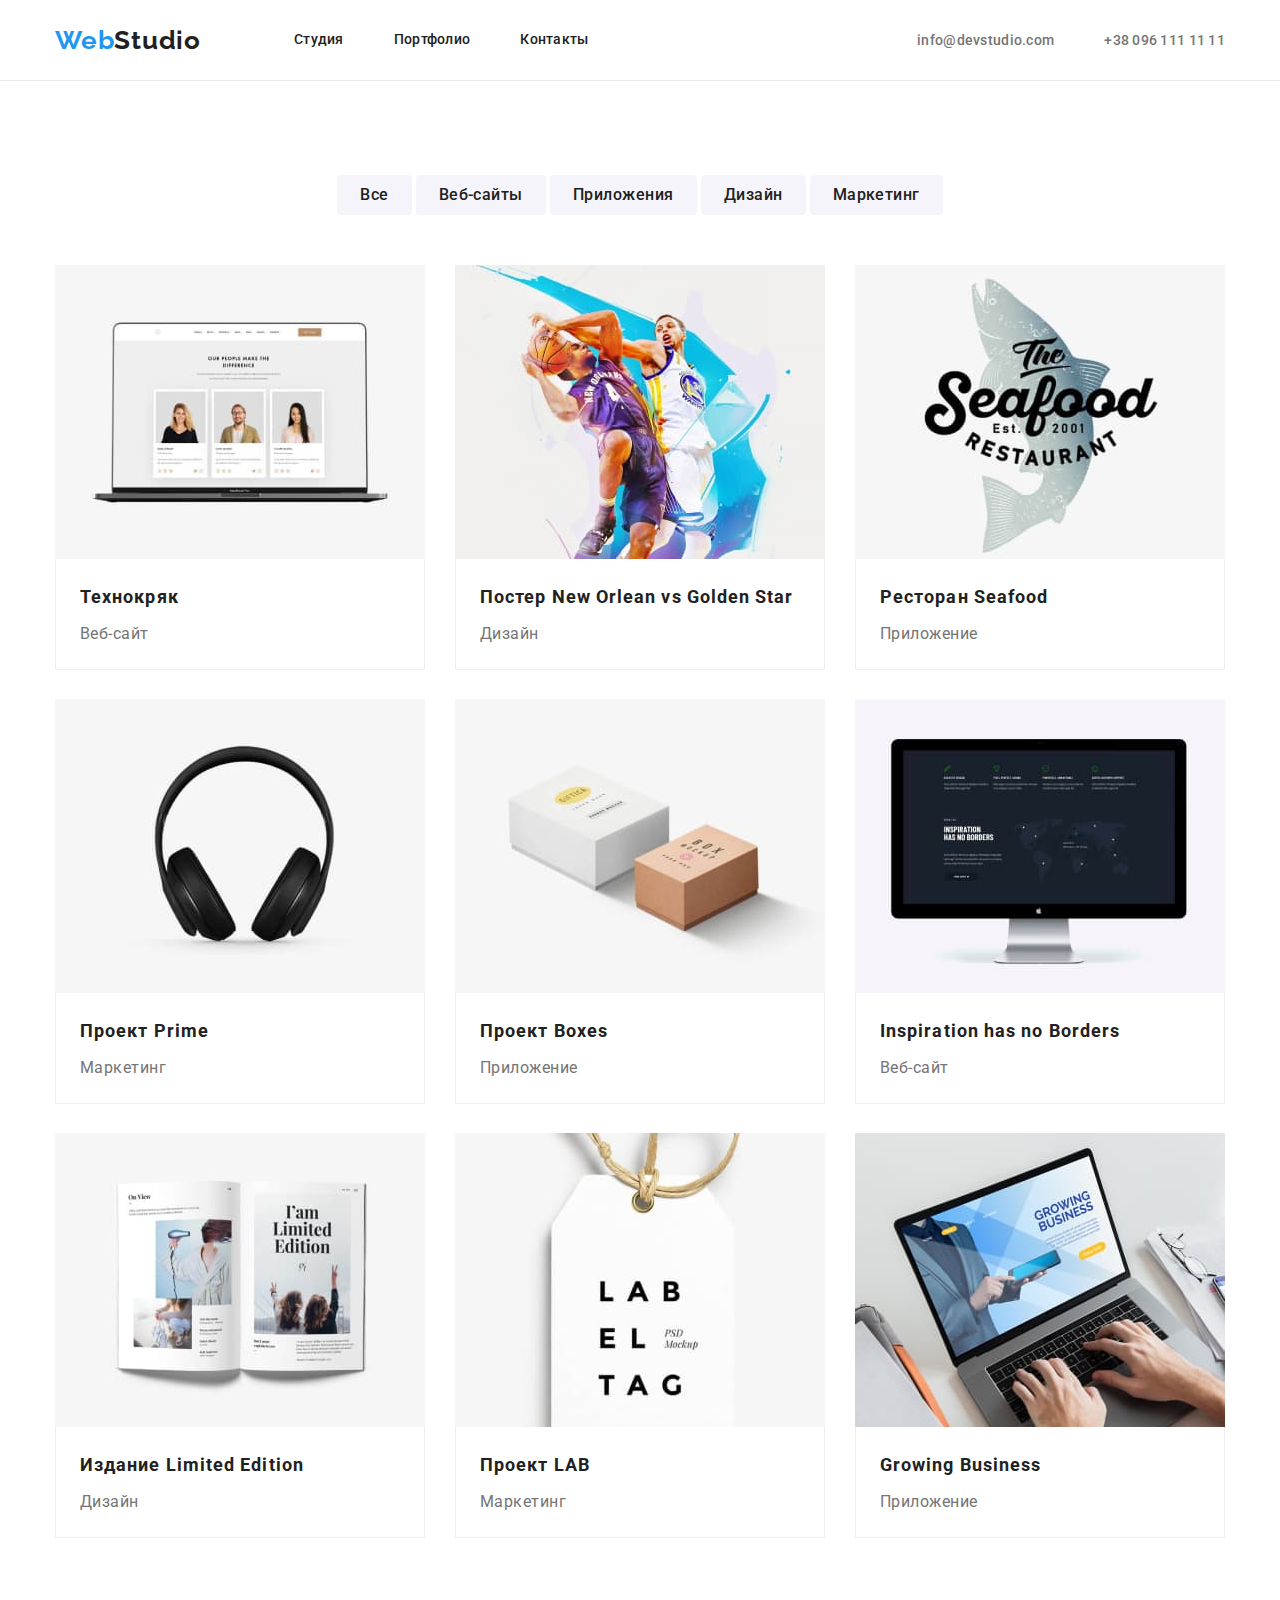
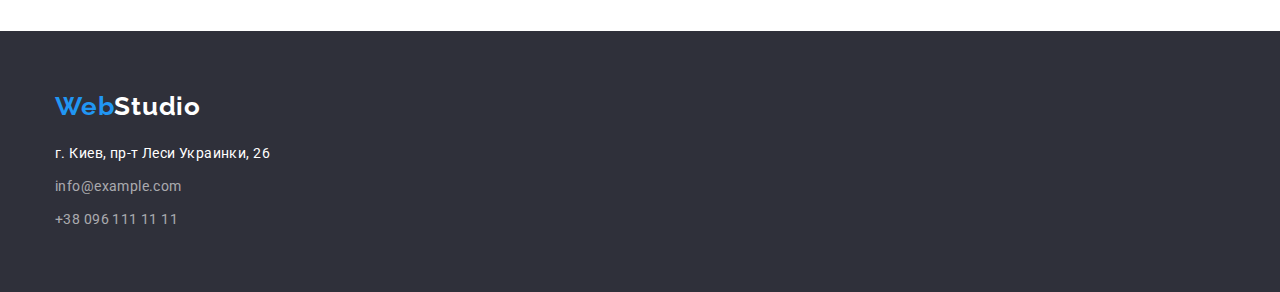
==== portfolio.html @ a2c4497c "добавлення фото Hero" ====
<!DOCTYPE html>
<html lang="en">
  <head>
    <meta charset="UTF-8" />
    <meta http-equiv="X-UA-Compatible" content="IE=edge" />
    <meta name="viewport" content="width=device-width, initial-scale=1.0" />
    <link rel="preconnect" href="https://fonts.googleapis.com" />
    <link rel="preconnect" href="https://fonts.gstatic.com" crossorigin />
    <link
      href="https://fonts.googleapis.com/css2?family=Raleway:wght@700&family=Roboto:wght@400;500;700;900&display=swap"
      rel="stylesheet"
    />
    <link
      rel="stylesheet"
      href="https://cdnjs.cloudflare.com/ajax/libs/modern-normalize/1.1.0/modern-normalize.min.css"
    />
    <title>Document</title>
    <link rel="stylesheet" href="./css/main.css" />
  </head>

  <body class="text-style">
    <!--Шапка сайту-->

    <header>
      <div class="container main-nav">
        <a href="index.html" class="logo"> <span class="style-logo">Web</span>Studio</a>
        <nav>
          <ul class="site-nav list">
            <li class="item"><a href="./stydia.html" class="link">Студия</a></li>
            <li class="item"><a href="./portfolio.html" class="link">Портфолио</a></li>
            <li class="item"><a href="index.html" class="link">Контакты</a></li>
          </ul>
        </nav>

        <ul class="contacts-list">
          <li class="item">
            <a href="mailto:info@devstudio.com" class="link">info@devstudio.com</a>
          </li>
          <li class="item"><a href="tel:+380961111111" class="link">+38 096 111 11 11</a></li>
        </ul>
      </div>
    </header>

    <main>
      <!--Навигация-->
      <section class="section-portfolio">
        <div class="container">
          <h1 class="section-title-feature">Портфолио</h1>
          <div class="navigations">
            <ul class="navigaton-button">
              <li class="navigation-list">
                <button type="button" class="button-name">Все</button>
              </li>
              <li class="navigation-list">
                <button type="button" class="button-name">Веб-сайты</button>
              </li>
              <li class="navigation-list">
                <button type="button" class="button-name">Приложения</button>
              </li>
              <li class="navigation-list">
                <button type="button" class="button-name">Дизайн</button>
              </li>
              <li class="navigation-list">
                <button type="button" class="button-name">Маркетинг</button>
              </li>
            </ul>
          </div>

          <!--Портфолио-->

          <h2 class="section-title-feature">Проект</h2>
          <ul class="proect">
            <li class="proect-section">
              <a href="" class="proect-title"
                ><img src="./images/tehno.jpg" alt="Команда дизайнеров" width="370" height="294" />
                <div class="proect-list">
                  <h3 class="title">Технокряк</h3>
                  <p class="title-list">Веб-сайт</p>
                </div>
              </a>
            </li>
            <li class="proect-section">
              <a href="" class="proect-title"
                ><img
                  src="./images/new-orlean.jpg"
                  alt="Баскетбол New Orlean"
                  width="370"
                  height="294"
                />
                <div class="proect-list">
                  <h3 class="title">Постер New Orlean vs Golden Star</h3>
                  <p class="title-list">Дизайн</p>
                </div>
              </a>
            </li>
            <li class="proect-section">
              <a href="" class="proect-title"
                ><img
                  src="./images/seafood.jpg"
                  alt="Ресторан морепродуктов"
                  width="370"
                  height="294"
                />
                <div class="proect-list">
                  <h3 class="title">Ресторан Seafood</h3>
                  <p class="title-list">Приложение</p>
                </div>
              </a>
            </li>
            <li class="proect-section">
              <a href="" class="proect-title"
                ><img src="./images/prime.jpg" alt="Наушники" width="370" height="294" />
                <div class="proect-list">
                  <h3 class="title">Проект Prime</h3>
                  <p class="title-list">Маркетинг</p>
                </div>
              </a>
            </li>
            <li class="proect-section">
              <a href="" class="proect-title"
                ><img src="./images/boxes.jpg" alt="Коробки" width="370" height="294" />
                <div class="proect-list">
                  <h3 class="title">Проект Boxes</h3>
                  <p class="title-list">Приложение</p>
                </div>
              </a>
            </li>
            <li class="proect-section">
              <a href="" class="proect-title"
                ><img src="./images/border.jpg" alt="Веб сайт" width="370" height="294" />
                <div class="proect-list">
                  <h3 class="title">Inspiration has no Borders</h3>
                  <p class="title-list">Веб-сайт</p>
                </div>
              </a>
            </li>
            <li class="proect-section">
              <a href="" class="proect-title"
                ><img src="./images/edition.jpg" alt="Издание" width="370" height="294" />
                <div class="proect-list">
                  <h3 class="title">Издание Limited Edition</h3>
                  <p class="title-list">Дизайн</p>
                </div>
              </a>
            </li>
            <li class="proect-section">
              <a href="" class="proect-title"
                ><img src="./images/lab.jpg" alt="Проект" width="370" height="294" />
                <div class="proect-list">
                  <h3 class="title">Проект LAB</h3>
                  <p class="title-list">Маркетинг</p>
                </div>
              </a>
            </li>
            <li class="proect-section">
              <a href="" class="proect-title"
                ><img src="./images/growing.jpg" alt="Приложение" width="370" height="294" />
                <div class="proect-list">
                  <h3 class="title">Growing Business</h3>
                  <p class="title-list">Приложение</p>
                </div>
              </a>
            </li>
          </ul>
        </div>
      </section>
    </main>

    <!--Page Footer-->
    <footer class="order">
      <div class="container">
        <a href="index.html" class="logo-footer"> <span class="style-logo">Web</span>Studio</a>
        <address class="order-title">
          г. Киев, пр-т Леси Украинки, 26
          <a href="info@example.com" class="order-title-list">info@example.com</a>
          <a href="tel:+380961111111" class="order-title-list">+38 096 111 11 11</a>
        </address>
      </div>
    </footer>
  </body>
</html>
---- css/main.css ----
/* колір основного тексту Назва #212121 */
/* другорядний колір тексту rgba(117, 117, 117, 1) */
/* другорядний колір фону #F5F4FA */
/* перший фон після шапки #2F303A */
/* акцент 2196F3 */
/* білий #FFFFFF */
/* колір назви сторінки #FFFFFF */

:root {
  --primery-text-color: #212121;
  --title-text-color: rgba(117, 117, 117, 1);
  --second-text-color: rgba(255, 255, 255, 0.6);
  --text-color-footer: #ffffff;
  --primery-fon-color: #ffffff;
  --title-fon-color: #2f303a;
  --accent-color: #2196f3;
  --fon-button-color: #f5f4fa;
}

html {
  box-sizing: border-box;
}

*,
*::after,
*::before {
  box-sizing: inherit;
}

body,
h1,
h2,
h3,
h4,
h5,
h6,
p,
ul,
li {
  margin: 0;
  padding: 0;
}

body {
  /* background-color: var(--primery-fon-color); */
  color: var(--title-text-color);
  font-family: Roboto, sans-serif;
}

/* .text-style {
  background-color: olivedrab;
}

.container {
  color: #000;
} */

header {
  border-bottom: 1px solid #ececec;
}

.container {
  width: 1200px;
  padding-left: 15px;
  padding-right: 15px;
  /* outline: 2px solid; */
  margin-left: auto;
  margin-right: auto;
}

.logo {
  color: var(--primery-text-color);
  text-decoration: none;
  font-family: Raleway;
  font-style: normal;
  font-weight: 700;
  font-size: 26px;
  line-height: 1.19;
  letter-spacing: 0.03em;
}
.style-logo {
  color: var(--accent-color);
  text-decoration: none;
}
.logo-footer {
  color: var(--text-color-footer);
  text-decoration: none;
  font-family: Raleway;
  font-style: normal;
  font-weight: 700;
  font-size: 26px;
  line-height: 1.19;
  letter-spacing: 0.03em;
}

ul {
  list-style: none;
}
/* Site-nave */

.site-nav {
  display: flex;
  margin-left: 93px;
}

/* main-nav */

.main-nav {
  display: flex;
  align-items: center;
}

/* site-nav */

.site-nav .item + .item {
  margin-left: 50px;
}

.site-nav .link {
  display: block;
  padding-top: 32px;
  padding-bottom: 32px;

  color: var(--primery-text-color);
  text-decoration: none;
  font-family: Roboto;
  font-size: 14px;
  font-style: normal;
  font-weight: 500;
  line-height: 1.14;
  letter-spacing: 0.02em;
  text-align: left;
}

.site-nav .link:hover,
.site-nav .link:focus {
  color: var(--accent-color);
}

/* contacts-list  */

.contacts-list {
  display: flex;
  margin-left: auto;
}

.contacts-list .item + .item {
  margin-left: 50px;
}

.contacts-list .link {
  color: var(--title-text-color);
  text-decoration: none;
  font-family: Roboto;
  font-style: normal;
  font-weight: 500;
  font-size: 14px;
  line-height: 1.14;
  letter-spacing: 0.02em;
}
.contacts-list .link:focus,
.contacts-list .link:hover {
  color: var(--accent-color);
}

/*name*/

.name {
  width: 1600px;
  background-position: center;
  background-image: linear-gradient(to right, rgba(47, 48, 58, 0.4), rgba(47, 48, 58, 0.4)),
    url(../images/hero.jpg);

  margin-left: auto;
  margin-right: auto;
  display: flex;

  justify-content: center;
  /* background-color: var(--title-fon-color); */
  text-decoration: none;
  text-align: center;
  padding-bottom: 200px;
  padding-top: 200px;
}

.name-title {
  margin-left: auto;
  margin-right: auto;

  display: flex;
  flex-wrap: wrap;

  text-align: center;
  margin-top: 0;
  margin-bottom: 30px;
  width: 696px;
  color: var(--text-color-footer);
  font-style: normal;
  font-weight: 900;
  font-size: 44px;
  line-height: 1.36;
  letter-spacing: 0.06em;
  text-transform: uppercase;
}

/*button*/

button {
  cursor: pointer;
}

.button {
  flex-wrap: wrap;
  margin-right: auto;
  margin-left: auto;

  border-radius: 4px;
  padding: 10px 32px;
  min-width: 200px;
  border: 1px solid var(--accent-color);

  color: var(--text-color-footer);
  background-color: var(--accent-color);
  font-family: Roboto;
  font-style: normal;
  font-weight: 700;
  font-size: 16px;
  line-height: 1.88;
  align-items: center;
  text-align: center;
  letter-spacing: 0.06em;
}
.button:hover,
.button:focus {
  color: var(--accent-color);
  background-color: var(--text-color-footer);
  border-color: var(--primery-fon-color);
}

.button-name {
  align-items: center;

  border-radius: 4px;
  padding: 6px 22px;
  border: 1px solid var(--fon-button-color);
  display: inline-block;
  min-width: 73px;
  color: var(--primery-text-color);
  background-color: var(--fon-button-color);
  font-family: Roboto;
  font-style: normal;
  font-weight: 500;
  font-size: 16px;
  line-height: 1.63;
  text-align: center;
  letter-spacing: 0.03em;
}
.button-name:focus,
.button-name:hover {
  color: var(--fon-button-color);
  background-color: var(--accent-color);
  border-color: var(--accent-color);
}

/* navigation */

.navigations {
  text-decoration: none;
  flex-wrap: wrap;
  margin-right: auto;
  margin-left: auto;
  text-align: center;
  margin-bottom: 50px;
}

.navigation-button {
  margin-left: auto;
  margin-right: auto;
  justify-content: center;
  text-align: center;
  display: inline-block;
  flex-wrap: wrap;
}

.navigation-list {
  width: 611px;
  display: inline;
  flex-wrap: wrap;
  padding-top: 0px;
  /* padding-right: 8px; */
}

.navigation-list:last-of-type {
  padding-right: 0px;
}

/*feature-list*/

.section {
  padding: 94px 0px 94px 0px;
}

.section-portfolio {
  padding: 94px 0px 94px 0px;
}

.section-title-feature {
  display: none;
}

.feature-list {
  display: flex;
  height: 101px;
  flex-wrap: wrap;
}

.feature-list .item {
  width: 270px;
  margin-right: 30px;
}

.feature-list .item:nth-child(4n) {
  margin-right: 0;
}

.feature-list .list-title {
  color: var(--primery-text-color);
}

.list-title {
  margin-top: 0px;
  margin-bottom: 10px;

  font-style: normal;
  font-weight: 700;
  font-size: 14px;
  line-height: 1.14;
  letter-spacing: 0.03em;
  text-transform: uppercase;
}

.text {
  font-style: normal;
  font-weight: 400;
  font-size: 14px;
  line-height: 1.71;
  letter-spacing: 0.03em;
}

/*Comands*/

.title-name {
  /* padding-top: 30px; */
  padding-bottom: 10px;

  color: var(--primery-text-color);
  font-style: normal;
  font-weight: 500;
  font-size: 16px;
  line-height: 1.19;
  text-align: center;
  letter-spacing: 0.03em;
}

.text-title {
  /* padding-bottom: 30px; */

  color: var(--title-text-color);
  font-style: normal;
  font-weight: 400;
  font-size: 16px;
  line-height: 1.19;
  text-align: center;
  letter-spacing: 0.03em;
}

.section-padding {
  background-color: var(--fon-button-color);
  padding-top: 94px;
}

.comands-list .title {
  color: var(--primery-text-color);
  font-style: normal;
  font-weight: 500;
  font-size: 16px;
  line-height: 1.19;
  text-align: center;
  letter-spacing: 0.03em;
}

.comands-list {
  display: flex;
  flex-wrap: wrap;
  padding-bottom: 94px;

  font-style: normal;
  font-weight: 500;
  font-size: 16px;
  line-height: 1.16;
  text-align: center;
  letter-spacing: 0.03em;
}

.comand-item:nth-child(4) {
  margin-right: 0px;
}

.comand-item {
  margin-right: 30px;
  margin-left: 0px;
  width: 270px;
  height: 368px;

  /* border: 1px solid var(--second-text-color);
  border-radius: 0px 0px 4px 4px;
  box-shadow: 0px 1px 3px rgba(0, 0, 0, 0.14), 0px 2px 1px; */
}

.comand-list {
  box-sizing: border-box;
  border-top: none;
  padding-top: 30px;
  padding-bottom: 30px;
  box-shadow: 0px 1px 3px rgba(0, 0, 0, 0.12), 0px 1px 1px rgba(0, 0, 0, 0.14),
    0px 2px 1px rgba(0, 0, 0, 0.2);
  border-radius: 0px 0px 4px 4px;
  border-top: none;
}

/*section-title Особености*/

.section-work {
  padding-bottom: 94px;
}

.section-title-work {
  padding-top: 0px;
  margin-bottom: 50px;
  color: var(--primery-text-color);
  font-style: normal;
  font-weight: 700;
  font-size: 36px;
  line-height: 1.17;
  text-align: center;
  letter-spacing: 0.03em;
}

.section-list {
  margin-bottom: 0px;
  padding: 0px;
  display: flex;
  flex-wrap: wrap;
}

.section-list {
  padding: 0px;
}

.section-list .section-item + .section-item {
  margin-left: 30px;
  padding: 0px;
}

.section-item:nth-child(3) {
  margin-right: 0px;
}

.item {
  padding: 0px;
  margin-bottom: 0px;
}

.section-title {
  margin-bottom: 50px;
  color: var(--primery-text-color);
  font-style: normal;
  font-weight: 700;
  font-size: 36px;
  line-height: 1.17;
  text-align: center;
  letter-spacing: 0.03em;
}

/* .proect */

.proect {
  width: 1170px;
  text-decoration: none;
  display: flex;
  flex-wrap: wrap;
}

.proect-section {
  width: 370px;
  height: 404px;
  margin-bottom: 30px;
  margin-right: 30px;
}
.proect-section:nth-child(3n) {
  margin-right: 0px;
}

.proect-section:nth-last-child(-n + 3) {
  margin-bottom: 0px;
}

.proect-title {
  margin-bottom: 30px;
  margin-right: 30px;
  width: 370px;
  height: 294px;
  left: 215px;
  top: 262px;
  color: var(--title-text-color);
  text-decoration: none;
  border-top: 1px solid #eeeeee;
  border: none;

  box-sizing: border-box;
}

.proect-list {
  padding: 20px 24px 20px 24px;
  border: 1px solid #eeeeee;
  box-sizing: border-box;
  border-top: none;
  justify-content: space-between;
}

.title {
  margin-bottom: 4px;
  color: var(--primery-text-color);
  text-decoration: none;
  font-style: normal;
  font-weight: 700;
  font-size: 18px;
  line-height: 2;
  letter-spacing: 0.06em;
  display: block;
}

.title-list {
  /* width: 370px; */
  text-decoration: none;
  font-style: normal;
  font-weight: 400;
  font-size: 16px;
  line-height: 1.88;
  letter-spacing: 0.03em;
}

img {
  display: block;
  max-width: 100%;
  height: auto;
}

/*Footer*/

.order {
  padding-top: 60px;
  padding-bottom: 60px;
  background-color: var(--title-fon-color);
  text-decoration: none;
}
.order-title {
  margin-top: 20px;

  display: block;
  color: var(--primery-fon-color);
  font-family: Roboto;
  font-style: normal;
  font-weight: 400;
  font-size: 14px;
  line-height: 1.71;
  letter-spacing: 0.03em;
}
.order-title-list {
  display: block;
  margin-top: 9px;
  color: var(--second-text-color);
  text-decoration: none;
}
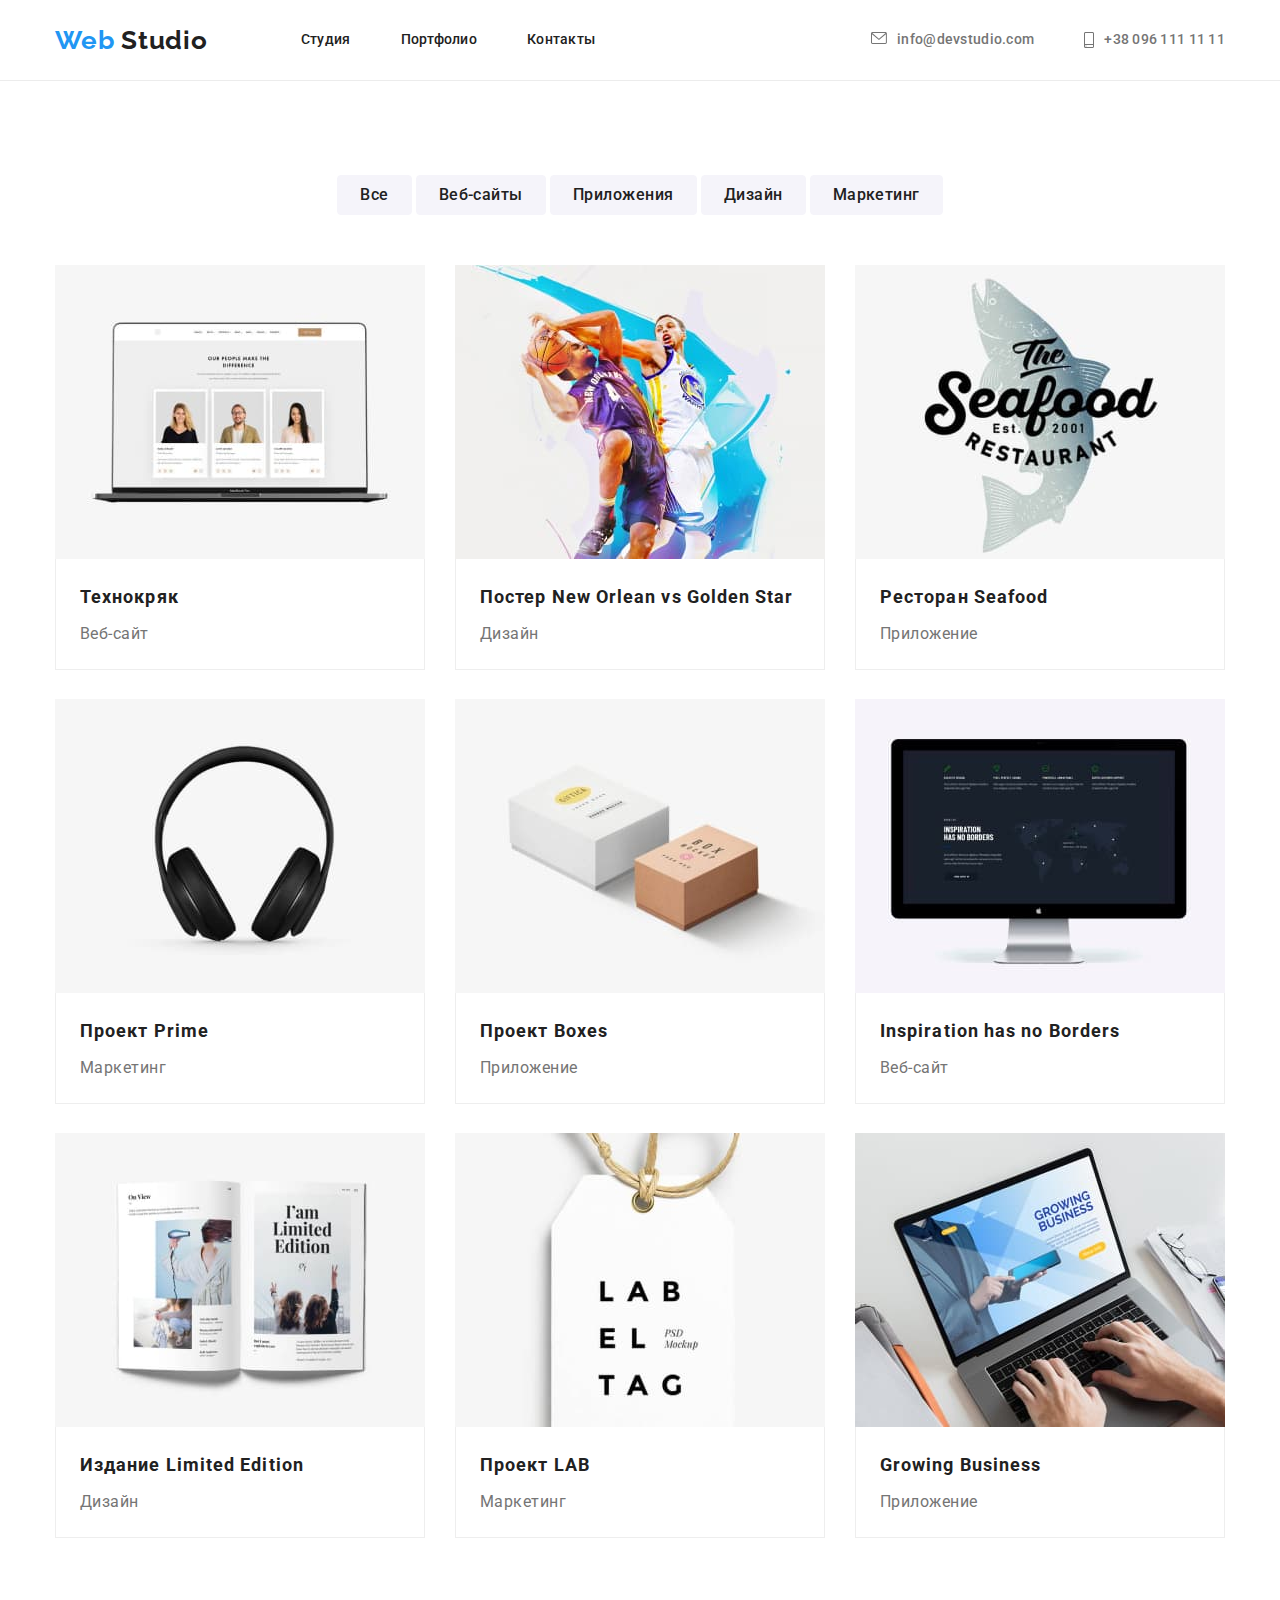
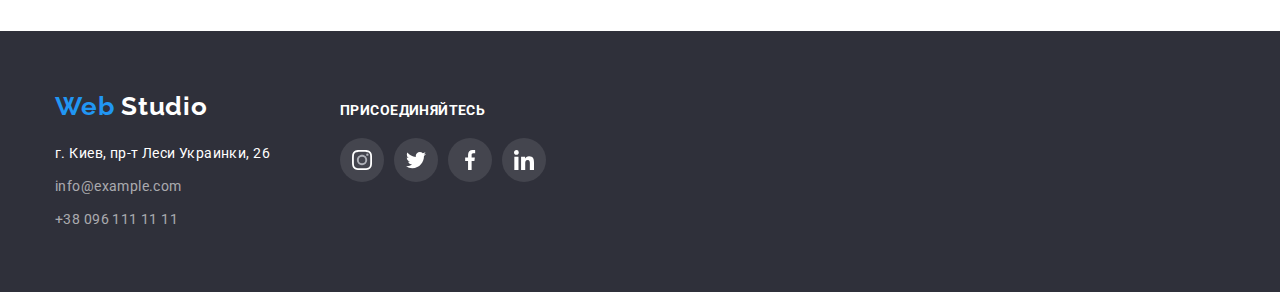
==== commit 09f76dd8: "hw-04 назва папки" ====
--- a/portfolio.html
+++ b/portfolio.html
@@ -1,181 +1,224 @@
 <!DOCTYPE html>
 <html lang="en">
-  <head>
-    <meta charset="UTF-8" />
-    <meta http-equiv="X-UA-Compatible" content="IE=edge" />
-    <meta name="viewport" content="width=device-width, initial-scale=1.0" />
-    <link rel="preconnect" href="https://fonts.googleapis.com" />
-    <link rel="preconnect" href="https://fonts.gstatic.com" crossorigin />
-    <link
-      href="https://fonts.googleapis.com/css2?family=Raleway:wght@700&family=Roboto:wght@400;500;700;900&display=swap"
-      rel="stylesheet"
-    />
-    <link
-      rel="stylesheet"
-      href="https://cdnjs.cloudflare.com/ajax/libs/modern-normalize/1.1.0/modern-normalize.min.css"
-    />
-    <title>Document</title>
-    <link rel="stylesheet" href="./css/main.css" />
-  </head>
-
-  <body class="text-style">
-    <!--Шапка сайту-->
-
-    <header>
-      <div class="container main-nav">
-        <a href="index.html" class="logo"> <span class="style-logo">Web</span>Studio</a>
-        <nav>
-          <ul class="site-nav list">
-            <li class="item"><a href="./stydia.html" class="link">Студия</a></li>
-            <li class="item"><a href="./portfolio.html" class="link">Портфолио</a></li>
-            <li class="item"><a href="index.html" class="link">Контакты</a></li>
-          </ul>
-        </nav>
-
-        <ul class="contacts-list">
-          <li class="item">
-            <a href="mailto:info@devstudio.com" class="link">info@devstudio.com</a>
-          </li>
-          <li class="item"><a href="tel:+380961111111" class="link">+38 096 111 11 11</a></li>
-        </ul>
-      </div>
-    </header>
-
-    <main>
-      <!--Навигация-->
-      <section class="section-portfolio">
-        <div class="container">
-          <h1 class="section-title-feature">Портфолио</h1>
-          <div class="navigations">
-            <ul class="navigaton-button">
-              <li class="navigation-list">
-                <button type="button" class="button-name">Все</button>
-              </li>
-              <li class="navigation-list">
-                <button type="button" class="button-name">Веб-сайты</button>
-              </li>
-              <li class="navigation-list">
-                <button type="button" class="button-name">Приложения</button>
-              </li>
-              <li class="navigation-list">
-                <button type="button" class="button-name">Дизайн</button>
-              </li>
-              <li class="navigation-list">
-                <button type="button" class="button-name">Маркетинг</button>
-              </li>
-            </ul>
-          </div>
-
-          <!--Портфолио-->
-
-          <h2 class="section-title-feature">Проект</h2>
-          <ul class="proect">
-            <li class="proect-section">
-              <a href="" class="proect-title"
-                ><img src="./images/tehno.jpg" alt="Команда дизайнеров" width="370" height="294" />
-                <div class="proect-list">
-                  <h3 class="title">Технокряк</h3>
-                  <p class="title-list">Веб-сайт</p>
-                </div>
-              </a>
-            </li>
-            <li class="proect-section">
-              <a href="" class="proect-title"
-                ><img
-                  src="./images/new-orlean.jpg"
-                  alt="Баскетбол New Orlean"
-                  width="370"
-                  height="294"
-                />
-                <div class="proect-list">
-                  <h3 class="title">Постер New Orlean vs Golden Star</h3>
-                  <p class="title-list">Дизайн</p>
-                </div>
-              </a>
-            </li>
-            <li class="proect-section">
-              <a href="" class="proect-title"
-                ><img
-                  src="./images/seafood.jpg"
-                  alt="Ресторан морепродуктов"
-                  width="370"
-                  height="294"
-                />
-                <div class="proect-list">
-                  <h3 class="title">Ресторан Seafood</h3>
-                  <p class="title-list">Приложение</p>
-                </div>
-              </a>
-            </li>
-            <li class="proect-section">
-              <a href="" class="proect-title"
-                ><img src="./images/prime.jpg" alt="Наушники" width="370" height="294" />
-                <div class="proect-list">
-                  <h3 class="title">Проект Prime</h3>
-                  <p class="title-list">Маркетинг</p>
-                </div>
-              </a>
-            </li>
-            <li class="proect-section">
-              <a href="" class="proect-title"
-                ><img src="./images/boxes.jpg" alt="Коробки" width="370" height="294" />
-                <div class="proect-list">
-                  <h3 class="title">Проект Boxes</h3>
-                  <p class="title-list">Приложение</p>
-                </div>
-              </a>
-            </li>
-            <li class="proect-section">
-              <a href="" class="proect-title"
-                ><img src="./images/border.jpg" alt="Веб сайт" width="370" height="294" />
-                <div class="proect-list">
-                  <h3 class="title">Inspiration has no Borders</h3>
-                  <p class="title-list">Веб-сайт</p>
-                </div>
-              </a>
-            </li>
-            <li class="proect-section">
-              <a href="" class="proect-title"
-                ><img src="./images/edition.jpg" alt="Издание" width="370" height="294" />
-                <div class="proect-list">
-                  <h3 class="title">Издание Limited Edition</h3>
-                  <p class="title-list">Дизайн</p>
-                </div>
-              </a>
-            </li>
-            <li class="proect-section">
-              <a href="" class="proect-title"
-                ><img src="./images/lab.jpg" alt="Проект" width="370" height="294" />
-                <div class="proect-list">
-                  <h3 class="title">Проект LAB</h3>
-                  <p class="title-list">Маркетинг</p>
-                </div>
-              </a>
-            </li>
-            <li class="proect-section">
-              <a href="" class="proect-title"
-                ><img src="./images/growing.jpg" alt="Приложение" width="370" height="294" />
-                <div class="proect-list">
-                  <h3 class="title">Growing Business</h3>
-                  <p class="title-list">Приложение</p>
-                </div>
-              </a>
-            </li>
-          </ul>
-        </div>
-      </section>
-    </main>
-
-    <!--Page Footer-->
-    <footer class="order">
-      <div class="container">
-        <a href="index.html" class="logo-footer"> <span class="style-logo">Web</span>Studio</a>
-        <address class="order-title">
-          г. Киев, пр-т Леси Украинки, 26
-          <a href="info@example.com" class="order-title-list">info@example.com</a>
-          <a href="tel:+380961111111" class="order-title-list">+38 096 111 11 11</a>
-        </address>
-      </div>
-    </footer>
-  </body>
+	<head>
+		<meta charset="UTF-8" />
+		<meta http-equiv="X-UA-Compatible" content="IE=edge" />
+		<meta name="viewport" content="width=device-width, initial-scale=1.0" />
+		<link rel="preconnect" href="https://fonts.googleapis.com" />
+		<link rel="preconnect" href="https://fonts.gstatic.com" crossorigin />
+		<link
+			href="https://fonts.googleapis.com/css2?family=Raleway:wght@700&family=Roboto:wght@400;500;700;900&display=swap"
+			rel="stylesheet"
+		/>
+		<link
+			rel="stylesheet"
+			href="https://cdnjs.cloudflare.com/ajax/libs/modern-normalize/1.1.0/modern-normalize.min.css"
+		/>
+		<title>Document</title>
+		<link rel="stylesheet" href="./css/main.css" />
+	</head>
+
+	<body class="text-style">
+		<!--Шапка сайту-->
+
+		<header>
+			<div class="container main-nav">
+				<a href="index.html" class="logo">
+					<span class="style-logo">Web</span>
+					Studio
+				</a>
+				<nav>
+					<ul class="site-nav list">
+						<li class="item"><a href="index.html" class="link">Студия</a></li>
+						<li class="item"><a href="./portfolio.html" class="link">Портфолио</a></li>
+						<li class="item"><a href="index.html" class="link">Контакты</a></li>
+					</ul>
+				</nav>
+
+				<ul class="contacts-list">
+					<li class="item">
+						<a href="mailto:info@devstudio.com" class="link">
+							<svg class="icon-mail">
+								<use href="./images/icons.svg#icon-mail"></use>
+							</svg>
+							info@devstudio.com
+						</a>
+					</li>
+					<li class="item">
+						<a href="tel:+380961111111" class="link">
+							<svg class="icon-phone">
+								<use href="./images/icons.svg#icon-phone"></use>
+							</svg>
+							+38 096 111 11 11
+						</a>
+					</li>
+				</ul>
+			</div>
+		</header>
+
+		<main>
+			<!--Навигация-->
+			<section class="section-portfolio">
+				<div class="container">
+					<h1 class="section-title-feature">Портфолио</h1>
+					<div class="navigations">
+						<ul class="navigaton-button">
+							<li class="navigation-list">
+								<button type="button" class="button-name">Все</button>
+							</li>
+							<li class="navigation-list">
+								<button type="button" class="button-name">Веб-сайты</button>
+							</li>
+							<li class="navigation-list">
+								<button type="button" class="button-name">Приложения</button>
+							</li>
+							<li class="navigation-list">
+								<button type="button" class="button-name">Дизайн</button>
+							</li>
+							<li class="navigation-list">
+								<button type="button" class="button-name">Маркетинг</button>
+							</li>
+						</ul>
+					</div>
+
+					<!--Портфолио-->
+
+					<h2 class="section-title-feature">Проект</h2>
+					<ul class="proect">
+						<li class="proect-section">
+							<a href="" class="proect-title">
+								<img src="./images/tehno.jpg" alt="Команда дизайнеров" width="370" height="294" />
+								<div class="proect-list">
+									<h3 class="title">Технокряк</h3>
+									<p class="title-list">Веб-сайт</p>
+								</div>
+							</a>
+						</li>
+						<li class="proect-section">
+							<a href="" class="proect-title">
+								<img src="./images/new-orlean.jpg" alt="Баскетбол New Orlean" width="370" height="294" />
+								<div class="proect-list">
+									<h3 class="title">Постер New Orlean vs Golden Star</h3>
+									<p class="title-list">Дизайн</p>
+								</div>
+							</a>
+						</li>
+						<li class="proect-section">
+							<a href="" class="proect-title">
+								<img src="./images/seafood.jpg" alt="Ресторан морепродуктов" width="370" height="294" />
+								<div class="proect-list">
+									<h3 class="title">Ресторан Seafood</h3>
+									<p class="title-list">Приложение</p>
+								</div>
+							</a>
+						</li>
+						<li class="proect-section">
+							<a href="" class="proect-title">
+								<img src="./images/prime.jpg" alt="Наушники" width="370" height="294" />
+								<div class="proect-list">
+									<h3 class="title">Проект Prime</h3>
+									<p class="title-list">Маркетинг</p>
+								</div>
+							</a>
+						</li>
+						<li class="proect-section">
+							<a href="" class="proect-title">
+								<img src="./images/boxes.jpg" alt="Коробки" width="370" height="294" />
+								<div class="proect-list">
+									<h3 class="title">Проект Boxes</h3>
+									<p class="title-list">Приложение</p>
+								</div>
+							</a>
+						</li>
+						<li class="proect-section">
+							<a href="" class="proect-title">
+								<img src="./images/border.jpg" alt="Веб сайт" width="370" height="294" />
+								<div class="proect-list">
+									<h3 class="title">Inspiration has no Borders</h3>
+									<p class="title-list">Веб-сайт</p>
+								</div>
+							</a>
+						</li>
+						<li class="proect-section">
+							<a href="" class="proect-title">
+								<img src="./images/edition.jpg" alt="Издание" width="370" height="294" />
+								<div class="proect-list">
+									<h3 class="title">Издание Limited Edition</h3>
+									<p class="title-list">Дизайн</p>
+								</div>
+							</a>
+						</li>
+						<li class="proect-section">
+							<a href="" class="proect-title">
+								<img src="./images/lab.jpg" alt="Проект" width="370" height="294" />
+								<div class="proect-list">
+									<h3 class="title">Проект LAB</h3>
+									<p class="title-list">Маркетинг</p>
+								</div>
+							</a>
+						</li>
+						<li class="proect-section">
+							<a href="" class="proect-title">
+								<img src="./images/growing.jpg" alt="Приложение" width="370" height="294" />
+								<div class="proect-list">
+									<h3 class="title">Growing Business</h3>
+									<p class="title-list">Приложение</p>
+								</div>
+							</a>
+						</li>
+					</ul>
+				</div>
+			</section>
+		</main>
+
+		<!--Page Footer-->
+		<footer class="order">
+			<div class="container foot">
+				<div class="order-adress">
+					<a href="index.html" class="logo-footer">
+						<span class="style-logo">Web</span>
+						Studio
+					</a>
+					<address class="order-title">
+						г. Киев, пр-т Леси Украинки, 26
+						<a href="info@example.com" class="order-title-list">info@example.com</a>
+						<a href="tel:+380961111111" class="order-title-list">+38 096 111 11 11</a>
+					</address>
+				</div>
+				<div class="footer-container">
+					<p class="order-sets">присоединяйтесь</p>
+					<ul class="sets-list">
+						<li class="icon-mesenger-button">
+							<a class="icons" href="instagram">
+								<svg class="footer-icon" width="20" height="20">
+									<use href="./images/icons.svg#icon-instagram"></use>
+								</svg>
+							</a>
+						</li>
+						<li class="icon-mesenger-button">
+							<a class="icons" href="twiter">
+								<svg class="footer-icon" width="20" height="20">
+									<use href="./images/icons.svg#icon-twitter"></use>
+								</svg>
+							</a>
+						</li>
+						<li class="icon-mesenger-button">
+							<a class="icons" href="facebook">
+								<svg class="footer-icon" width="20" height="20">
+									<use href="./images/icons.svg#icon-facebook"></use>
+								</svg>
+							</a>
+						</li>
+						<li class="icon-mesenger-button">
+							<a class="icons" href="linkedin">
+								<svg class="footer-icon" width="20" height="20">
+									<use href="./images/icons.svg#icon-linkedin"></use>
+								</svg>
+							</a>
+						</li>
+					</ul>
+				</div>
+			</div>
+		</footer>
+	</body>
 </html>
--- a/css/main.css
+++ b/css/main.css
@@ -7,24 +7,24 @@
 /* колір назви сторінки #FFFFFF */
 
 :root {
-  --primery-text-color: #212121;
-  --title-text-color: rgba(117, 117, 117, 1);
-  --second-text-color: rgba(255, 255, 255, 0.6);
-  --text-color-footer: #ffffff;
-  --primery-fon-color: #ffffff;
-  --title-fon-color: #2f303a;
-  --accent-color: #2196f3;
-  --fon-button-color: #f5f4fa;
+	--primery-text-color: #212121;
+	--title-text-color: rgba(117, 117, 117, 1);
+	--second-text-color: rgba(255, 255, 255, 0.6);
+	--text-color-footer: #ffffff;
+	--primery-fon-color: #ffffff;
+	--title-fon-color: #2f303a;
+	--accent-color: #2196f3;
+	--fon-button-color: #f5f4fa;
 }
 
 html {
-  box-sizing: border-box;
+	box-sizing: border-box;
 }
 
 *,
 *::after,
 *::before {
-  box-sizing: inherit;
+	box-sizing: inherit;
 }
 
 body,
@@ -37,14 +37,14 @@
 p,
 ul,
 li {
-  margin: 0;
-  padding: 0;
+	margin: 0;
+	padding: 0;
 }
 
 body {
-  /* background-color: var(--primery-fon-color); */
-  color: var(--title-text-color);
-  font-family: Roboto, sans-serif;
+	/* background-color: var(--primery-fon-color); */
+	color: var(--title-text-color);
+	font-family: Roboto, sans-serif;
 }
 
 /* .text-style {
@@ -56,529 +56,752 @@
 } */
 
 header {
-  border-bottom: 1px solid #ececec;
+	border-bottom: 1px solid #ececec;
 }
 
 .container {
-  width: 1200px;
-  padding-left: 15px;
-  padding-right: 15px;
-  /* outline: 2px solid; */
-  margin-left: auto;
-  margin-right: auto;
+	width: 1200px;
+	padding-left: 15px;
+	padding-right: 15px;
+	/* outline: 2px solid; */
+	margin-left: auto;
+	margin-right: auto;
 }
 
 .logo {
-  color: var(--primery-text-color);
-  text-decoration: none;
-  font-family: Raleway;
-  font-style: normal;
-  font-weight: 700;
-  font-size: 26px;
-  line-height: 1.19;
-  letter-spacing: 0.03em;
+	color: var(--primery-text-color);
+	text-decoration: none;
+	font-family: Raleway;
+	font-style: normal;
+	font-weight: 700;
+	font-size: 26px;
+	line-height: 1.19;
+	letter-spacing: 0.03em;
 }
 .style-logo {
-  color: var(--accent-color);
-  text-decoration: none;
+	color: var(--accent-color);
+	text-decoration: none;
 }
 .logo-footer {
-  color: var(--text-color-footer);
-  text-decoration: none;
-  font-family: Raleway;
-  font-style: normal;
-  font-weight: 700;
-  font-size: 26px;
-  line-height: 1.19;
-  letter-spacing: 0.03em;
+	color: var(--text-color-footer);
+	text-decoration: none;
+	font-family: Raleway;
+	font-style: normal;
+	font-weight: 700;
+	font-size: 26px;
+	line-height: 1.19;
+	letter-spacing: 0.03em;
 }
 
 ul {
-  list-style: none;
+	list-style: none;
 }
 /* Site-nave */
 
 .site-nav {
-  display: flex;
-  margin-left: 93px;
+	display: flex;
+	margin-left: 93px;
 }
 
 /* main-nav */
 
 .main-nav {
-  display: flex;
-  align-items: center;
+	display: flex;
+	align-items: center;
 }
 
 /* site-nav */
 
 .site-nav .item + .item {
-  margin-left: 50px;
+	margin-left: 50px;
 }
 
 .site-nav .link {
-  display: block;
-  padding-top: 32px;
-  padding-bottom: 32px;
-
-  color: var(--primery-text-color);
-  text-decoration: none;
-  font-family: Roboto;
-  font-size: 14px;
-  font-style: normal;
-  font-weight: 500;
-  line-height: 1.14;
-  letter-spacing: 0.02em;
-  text-align: left;
+	display: block;
+	padding-top: 32px;
+	padding-bottom: 32px;
+
+	color: var(--primery-text-color);
+	text-decoration: none;
+	font-family: Roboto;
+	font-size: 14px;
+	font-style: normal;
+	font-weight: 500;
+	line-height: 1.14;
+	letter-spacing: 0.02em;
+	text-align: left;
 }
 
 .site-nav .link:hover,
 .site-nav .link:focus {
-  color: var(--accent-color);
+	color: var(--accent-color);
 }
 
 /* contacts-list  */
 
 .contacts-list {
-  display: flex;
-  margin-left: auto;
+	display: flex;
+	margin-left: auto;
 }
 
 .contacts-list .item + .item {
-  margin-left: 50px;
+	margin-left: 50px;
 }
 
 .contacts-list .link {
-  color: var(--title-text-color);
-  text-decoration: none;
-  font-family: Roboto;
-  font-style: normal;
-  font-weight: 500;
-  font-size: 14px;
-  line-height: 1.14;
-  letter-spacing: 0.02em;
+	display: flex;
+	color: var(--title-text-color);
+	text-decoration: none;
+	font-family: Roboto;
+	font-style: normal;
+	font-weight: 500;
+	font-size: 14px;
+	line-height: 1.14;
+	letter-spacing: 0.02em;
 }
 .contacts-list .link:focus,
 .contacts-list .link:hover {
-  color: var(--accent-color);
+	color: var(--accent-color);
+}
+
+.icon-mail {
+	margin-right: 10px;
+	width: 16px;
+	height: 12px;
+	fill: currentColor;
+}
+
+.icon-phone {
+	margin-right: 10px;
+	width: 10px;
+	height: 16px;
+	fill: currentColor;
+	background-position: center;
 }
 
 /*name*/
 
 .name {
-  width: 1600px;
-  background-position: center;
-  background-image: linear-gradient(to right, rgba(47, 48, 58, 0.4), rgba(47, 48, 58, 0.4)),
-    url(../images/hero.jpg);
-
-  margin-left: auto;
-  margin-right: auto;
-  display: flex;
-
-  justify-content: center;
-  /* background-color: var(--title-fon-color); */
-  text-decoration: none;
-  text-align: center;
-  padding-bottom: 200px;
-  padding-top: 200px;
+	width: 1600px;
+	background-position: center;
+	background-image: linear-gradient(to right, rgba(47, 48, 58, 0.4), rgba(47, 48, 58, 0.4)), url(../images/hero.jpg);
+
+	margin-left: auto;
+	margin-right: auto;
+	display: flex;
+
+	justify-content: center;
+	/* background-color: var(--title-fon-color); */
+	text-decoration: none;
+	text-align: center;
+	padding-bottom: 200px;
+	padding-top: 200px;
 }
 
 .name-title {
-  margin-left: auto;
-  margin-right: auto;
-
-  display: flex;
-  flex-wrap: wrap;
-
-  text-align: center;
-  margin-top: 0;
-  margin-bottom: 30px;
-  width: 696px;
-  color: var(--text-color-footer);
-  font-style: normal;
-  font-weight: 900;
-  font-size: 44px;
-  line-height: 1.36;
-  letter-spacing: 0.06em;
-  text-transform: uppercase;
+	margin-left: auto;
+	margin-right: auto;
+
+	display: flex;
+	flex-wrap: wrap;
+
+	text-align: center;
+	margin-top: 0;
+	margin-bottom: 30px;
+	width: 696px;
+	color: var(--text-color-footer);
+	font-style: normal;
+	font-weight: 900;
+	font-size: 44px;
+	line-height: 1.36;
+	letter-spacing: 0.06em;
+	text-transform: uppercase;
 }
 
 /*button*/
 
 button {
-  cursor: pointer;
+	cursor: pointer;
 }
 
 .button {
-  flex-wrap: wrap;
-  margin-right: auto;
-  margin-left: auto;
-
-  border-radius: 4px;
-  padding: 10px 32px;
-  min-width: 200px;
-  border: 1px solid var(--accent-color);
-
-  color: var(--text-color-footer);
-  background-color: var(--accent-color);
-  font-family: Roboto;
-  font-style: normal;
-  font-weight: 700;
-  font-size: 16px;
-  line-height: 1.88;
-  align-items: center;
-  text-align: center;
-  letter-spacing: 0.06em;
+	flex-wrap: wrap;
+	margin-right: auto;
+	margin-left: auto;
+
+	border-radius: 4px;
+	padding: 10px 32px;
+	min-width: 200px;
+	border: 1px solid var(--accent-color);
+
+	color: var(--text-color-footer);
+	background-color: var(--accent-color);
+	font-family: Roboto;
+	font-style: normal;
+	font-weight: 700;
+	font-size: 16px;
+	line-height: 1.88;
+	align-items: center;
+	text-align: center;
+	letter-spacing: 0.06em;
 }
 .button:hover,
 .button:focus {
-  color: var(--accent-color);
-  background-color: var(--text-color-footer);
-  border-color: var(--primery-fon-color);
+	color: var(--accent-color);
+	background-color: var(--text-color-footer);
+	border-color: var(--primery-fon-color);
 }
 
 .button-name {
-  align-items: center;
-
-  border-radius: 4px;
-  padding: 6px 22px;
-  border: 1px solid var(--fon-button-color);
-  display: inline-block;
-  min-width: 73px;
-  color: var(--primery-text-color);
-  background-color: var(--fon-button-color);
-  font-family: Roboto;
-  font-style: normal;
-  font-weight: 500;
-  font-size: 16px;
-  line-height: 1.63;
-  text-align: center;
-  letter-spacing: 0.03em;
+	align-items: center;
+
+	border-radius: 4px;
+	padding: 6px 22px;
+	border: 1px solid var(--fon-button-color);
+	display: inline-block;
+	min-width: 73px;
+	color: var(--primery-text-color);
+	background-color: var(--fon-button-color);
+	font-family: Roboto;
+	font-style: normal;
+	font-weight: 500;
+	font-size: 16px;
+	line-height: 1.63;
+	text-align: center;
+	letter-spacing: 0.03em;
 }
 .button-name:focus,
 .button-name:hover {
-  color: var(--fon-button-color);
-  background-color: var(--accent-color);
-  border-color: var(--accent-color);
+	color: var(--fon-button-color);
+	background-color: var(--accent-color);
+	border-color: var(--accent-color);
 }
 
 /* navigation */
 
 .navigations {
-  text-decoration: none;
-  flex-wrap: wrap;
-  margin-right: auto;
-  margin-left: auto;
-  text-align: center;
-  margin-bottom: 50px;
+	text-decoration: none;
+	flex-wrap: wrap;
+	margin-right: auto;
+	margin-left: auto;
+	text-align: center;
+	margin-bottom: 50px;
 }
 
 .navigation-button {
-  margin-left: auto;
-  margin-right: auto;
-  justify-content: center;
-  text-align: center;
-  display: inline-block;
-  flex-wrap: wrap;
+	margin-left: auto;
+	margin-right: auto;
+	justify-content: center;
+	text-align: center;
+	display: inline-block;
+	flex-wrap: wrap;
 }
 
 .navigation-list {
-  width: 611px;
-  display: inline;
-  flex-wrap: wrap;
-  padding-top: 0px;
-  /* padding-right: 8px; */
+	width: 611px;
+	display: inline;
+	flex-wrap: wrap;
+	padding-top: 0px;
+	/* padding-right: 8px; */
 }
 
 .navigation-list:last-of-type {
-  padding-right: 0px;
+	padding-right: 0px;
 }
 
 /*feature-list*/
 
 .section {
-  padding: 94px 0px 94px 0px;
+	padding-top: 94px;
+	padding-bottom: 94px;
 }
 
 .section-portfolio {
-  padding: 94px 0px 94px 0px;
+	padding: 94px 0px 94px 0px;
 }
 
 .section-title-feature {
-  display: none;
+	display: none;
 }
 
 .feature-list {
-  display: flex;
-  height: 101px;
-  flex-wrap: wrap;
-}
-
-.feature-list .item {
-  width: 270px;
-  margin-right: 30px;
-}
-
-.feature-list .item:nth-child(4n) {
-  margin-right: 0;
+	display: flex;
+	flex-wrap: wrap;
+}
+
+.feature-list .items {
+	width: 270px;
+	margin-right: 30px;
+}
+
+.feature-list .items:nth-child(4n) {
+	margin-right: 0;
 }
 
 .feature-list .list-title {
-  color: var(--primery-text-color);
+	color: var(--primery-text-color);
+}
+
+.items::before {
+	display: block;
+	content: "";
+	height: 120px;
+	background-position: center;
+	background-size: 70px;
+	background-repeat: no-repeat;
+	background-color: var(--fon-button-color);
+}
+
+.icon-antenna::before {
+	background-image: url(../images/antenna.svg);
+}
+
+.icon-clock::before {
+	background-image: url(../images/clock.svg);
+}
+
+.icon-diagram::before {
+	background-image: url(../images/diagram.svg);
+}
+
+.icon-astronaut::before {
+	background-image: url(../images/astronaut.svg);
 }
 
 .list-title {
-  margin-top: 0px;
-  margin-bottom: 10px;
-
-  font-style: normal;
-  font-weight: 700;
-  font-size: 14px;
-  line-height: 1.14;
-  letter-spacing: 0.03em;
-  text-transform: uppercase;
+	margin-top: 30px;
+	margin-bottom: 10px;
+
+	font-style: normal;
+	font-weight: 700;
+	font-size: 14px;
+	line-height: 1.14;
+	letter-spacing: 0.03em;
+	text-transform: uppercase;
 }
 
 .text {
-  font-style: normal;
-  font-weight: 400;
-  font-size: 14px;
-  line-height: 1.71;
-  letter-spacing: 0.03em;
+	font-style: normal;
+	font-weight: 400;
+	font-size: 14px;
+	line-height: 1.71;
+	letter-spacing: 0.03em;
 }
 
 /*Comands*/
 
 .title-name {
-  /* padding-top: 30px; */
-  padding-bottom: 10px;
-
-  color: var(--primery-text-color);
-  font-style: normal;
-  font-weight: 500;
-  font-size: 16px;
-  line-height: 1.19;
-  text-align: center;
-  letter-spacing: 0.03em;
+	/* padding-top: 30px; */
+	padding-bottom: 10px;
+
+	color: var(--primery-text-color);
+	font-style: normal;
+	font-weight: 500;
+	font-size: 16px;
+	line-height: 1.19;
+	text-align: center;
+	letter-spacing: 0.03em;
 }
 
 .text-title {
-  /* padding-bottom: 30px; */
-
-  color: var(--title-text-color);
-  font-style: normal;
-  font-weight: 400;
-  font-size: 16px;
-  line-height: 1.19;
-  text-align: center;
-  letter-spacing: 0.03em;
+	/* padding-bottom: 30px; */
+
+	color: var(--title-text-color);
+	font-style: normal;
+	font-weight: 400;
+	font-size: 16px;
+	line-height: 1.19;
+	text-align: center;
+	letter-spacing: 0.03em;
 }
 
 .section-padding {
-  background-color: var(--fon-button-color);
-  padding-top: 94px;
+	background-color: var(--fon-button-color);
+	padding-top: 94px;
+	padding-bottom: 94px;
 }
 
 .comands-list .title {
-  color: var(--primery-text-color);
-  font-style: normal;
-  font-weight: 500;
-  font-size: 16px;
-  line-height: 1.19;
-  text-align: center;
-  letter-spacing: 0.03em;
+	color: var(--primery-text-color);
+	font-style: normal;
+	font-weight: 500;
+	font-size: 16px;
+	line-height: 1.19;
+	text-align: center;
+	letter-spacing: 0.03em;
 }
 
 .comands-list {
-  display: flex;
-  flex-wrap: wrap;
-  padding-bottom: 94px;
-
-  font-style: normal;
-  font-weight: 500;
-  font-size: 16px;
-  line-height: 1.16;
-  text-align: center;
-  letter-spacing: 0.03em;
+	display: flex;
+	flex-wrap: wrap;
+	padding-bottom: 94px;
+	height: 428px;
+
+	font-style: normal;
+	font-weight: 500;
+	font-size: 16px;
+	line-height: 1.16;
+	text-align: center;
+	letter-spacing: 0.03em;
 }
 
 .comand-item:nth-child(4) {
-  margin-right: 0px;
+	margin-right: 0px;
 }
 
 .comand-item {
-  margin-right: 30px;
-  margin-left: 0px;
-  width: 270px;
-  height: 368px;
-
-  /* border: 1px solid var(--second-text-color);
-  border-radius: 0px 0px 4px 4px;
-  box-shadow: 0px 1px 3px rgba(0, 0, 0, 0.14), 0px 2px 1px; */
+	margin-right: 30px;
+	margin-left: 0px;
+	width: 270px;
+	height: 428px;
 }
 
 .comand-list {
-  box-sizing: border-box;
-  border-top: none;
-  padding-top: 30px;
-  padding-bottom: 30px;
-  box-shadow: 0px 1px 3px rgba(0, 0, 0, 0.12), 0px 1px 1px rgba(0, 0, 0, 0.14),
-    0px 2px 1px rgba(0, 0, 0, 0.2);
-  border-radius: 0px 0px 4px 4px;
-  border-top: none;
+	box-sizing: border-box;
+	border-top: none;
+	padding-top: 30px;
+	padding-bottom: 30px;
+	box-shadow: 0px 1px 3px rgba(0, 0, 0, 0.12), 0px 1px 1px rgba(0, 0, 0, 0.14), 0px 2px 1px rgba(0, 0, 0, 0.2);
+	border-radius: 0px 0px 4px 4px;
+	border-top: none;
+	background-color: var(--primery-fon-color);
+}
+
+.comand-container {
+	display: flex;
+	/* margin-left: 16px 32px 30px 32px; */
+	align-items: baseline;
+}
+
+.sets-list {
+	display: flex;
+	height: 44px;
+	padding: 0px;
+	margin: 0px;
+	list-style: none;
+	justify-content: center;
+}
+
+.container-icon {
+	padding-top: 16px;
+}
+
+.icons-comand {
+	display: flex;
+	height: 100%;
+	width: 100%;
+	border-radius: 50%;
+	align-items: center;
+	justify-content: center;
+	background-position: center;
+	color: #afb1b8;
+}
+
+.icon-masenger-comand {
+	margin-right: 10px;
+	background-position: center;
+	display: flex;
+	align-items: center;
+	justify-content: center;
+	border-radius: 50%;
+	height: 44px;
+	width: 44px;
+	list-style: none;
+	fill: currentColor;
+}
+
+.icon-masenger-comand:nth-child(4n) {
+	margin-right: 0px;
+}
+
+.icons-comand:hover {
+	background-color: var(--accent-color);
+	color: #fff;
 }
 
 /*section-title Особености*/
 
 .section-work {
-  padding-bottom: 94px;
+	padding-bottom: 94px;
 }
 
 .section-title-work {
-  padding-top: 0px;
-  margin-bottom: 50px;
-  color: var(--primery-text-color);
-  font-style: normal;
-  font-weight: 700;
-  font-size: 36px;
-  line-height: 1.17;
-  text-align: center;
-  letter-spacing: 0.03em;
+	padding-top: 0px;
+	margin-bottom: 50px;
+	color: var(--primery-text-color);
+	font-style: normal;
+	font-weight: 700;
+	font-size: 36px;
+	line-height: 1.17;
+	text-align: center;
+	letter-spacing: 0.03em;
 }
 
 .section-list {
-  margin-bottom: 0px;
-  padding: 0px;
-  display: flex;
-  flex-wrap: wrap;
+	margin-bottom: 0px;
+	padding: 0px;
+	display: flex;
+	flex-wrap: wrap;
 }
 
 .section-list {
-  padding: 0px;
+	padding: 0px;
 }
 
 .section-list .section-item + .section-item {
-  margin-left: 30px;
-  padding: 0px;
+	margin-left: 30px;
+	padding: 0px;
 }
 
 .section-item:nth-child(3) {
-  margin-right: 0px;
-}
-
-.item {
-  padding: 0px;
-  margin-bottom: 0px;
+	margin-right: 0px;
+}
+
+.items {
+	padding: 0px;
+	margin-bottom: 0px;
 }
 
 .section-title {
-  margin-bottom: 50px;
-  color: var(--primery-text-color);
-  font-style: normal;
-  font-weight: 700;
-  font-size: 36px;
-  line-height: 1.17;
-  text-align: center;
-  letter-spacing: 0.03em;
+	margin-bottom: 50px;
+	color: var(--primery-text-color);
+	font-style: normal;
+	font-weight: 700;
+	font-size: 36px;
+	line-height: 1.17;
+	text-align: center;
+	letter-spacing: 0.03em;
 }
 
 /* .proect */
 
 .proect {
-  width: 1170px;
-  text-decoration: none;
-  display: flex;
-  flex-wrap: wrap;
+	width: 1170px;
+	text-decoration: none;
+	display: flex;
+	flex-wrap: wrap;
 }
 
 .proect-section {
-  width: 370px;
-  height: 404px;
-  margin-bottom: 30px;
-  margin-right: 30px;
+	width: 370px;
+	height: 404px;
+	margin-bottom: 30px;
+	margin-right: 30px;
 }
 .proect-section:nth-child(3n) {
-  margin-right: 0px;
+	margin-right: 0px;
 }
 
 .proect-section:nth-last-child(-n + 3) {
-  margin-bottom: 0px;
+	margin-bottom: 0px;
 }
 
 .proect-title {
-  margin-bottom: 30px;
-  margin-right: 30px;
-  width: 370px;
-  height: 294px;
-  left: 215px;
-  top: 262px;
-  color: var(--title-text-color);
-  text-decoration: none;
-  border-top: 1px solid #eeeeee;
-  border: none;
-
-  box-sizing: border-box;
+	margin-bottom: 30px;
+	margin-right: 30px;
+	width: 370px;
+	height: 294px;
+	left: 215px;
+	top: 262px;
+	color: var(--title-text-color);
+	text-decoration: none;
+	border-top: 1px solid #eeeeee;
+	border: none;
+
+	box-sizing: border-box;
 }
 
 .proect-list {
-  padding: 20px 24px 20px 24px;
-  border: 1px solid #eeeeee;
-  box-sizing: border-box;
-  border-top: none;
-  justify-content: space-between;
+	padding: 20px 24px 20px 24px;
+	border: 1px solid #eeeeee;
+	box-sizing: border-box;
+	border-top: none;
+	justify-content: space-between;
 }
 
 .title {
-  margin-bottom: 4px;
-  color: var(--primery-text-color);
-  text-decoration: none;
-  font-style: normal;
-  font-weight: 700;
-  font-size: 18px;
-  line-height: 2;
-  letter-spacing: 0.06em;
-  display: block;
+	margin-bottom: 4px;
+	color: var(--primery-text-color);
+	text-decoration: none;
+	font-style: normal;
+	font-weight: 700;
+	font-size: 18px;
+	line-height: 2;
+	letter-spacing: 0.06em;
+	display: block;
 }
 
 .title-list {
-  /* width: 370px; */
-  text-decoration: none;
-  font-style: normal;
-  font-weight: 400;
-  font-size: 16px;
-  line-height: 1.88;
-  letter-spacing: 0.03em;
+	/* width: 370px; */
+	text-decoration: none;
+	font-style: normal;
+	font-weight: 400;
+	font-size: 16px;
+	line-height: 1.88;
+	letter-spacing: 0.03em;
 }
 
 img {
-  display: block;
-  max-width: 100%;
-  height: auto;
-}
-
-/*Footer*/
+	display: block;
+	max-width: 100%;
+	height: auto;
+}
+
+/* ______________  */
+
+.section-clients {
+	padding-top: 94px;
+	padding-bottom: 94px;
+}
+
+.section-title-clients {
+	margin-bottom: 50px;
+	color: var(--primery-text-color);
+	font-style: normal;
+	font-weight: 700;
+	font-size: 36px;
+	line-height: 1.17;
+	text-align: center;
+	letter-spacing: 0.03em;
+}
+
+.section-list-clients {
+	display: flex;
+	flex-wrap: wrap;
+}
+
+.section-item-clients {
+	margin-right: 30px;
+	width: 170px;
+	height: 92px;
+	display: flex;
+	border: 1px solid rgba(175, 177, 184, 1);
+	border-radius: 4px;
+}
+.section-item-clients:nth-child(6) {
+	margin-right: 0px;
+}
+.client-list {
+	fill: currentColor;
+	width: 106px;
+	height: 60px;
+}
+
+.icons-clients {
+	display: flex;
+	height: 100%;
+	width: 100%;
+	/* border-radius: 50%; */
+	align-items: center;
+	justify-content: center;
+	background-position: center;
+	color: rgba(175, 177, 184, 1);
+}
+
+.icons-clients:hover {
+	color: rgba(33, 150, 243, 1);
+	fill: rgba(33, 150, 243, 1);
+}
+
+/*--Page Footer--*/
+
+.order-adres {
+	display: flex;
+	/* align-items: center; */
+}
 
 .order {
-  padding-top: 60px;
-  padding-bottom: 60px;
-  background-color: var(--title-fon-color);
-  text-decoration: none;
+	align-items: baseline;
+	display: block;
+	padding-top: 60px;
+	padding-bottom: 60px;
+	background-color: var(--title-fon-color);
+	text-decoration: none;
 }
 .order-title {
-  margin-top: 20px;
-
-  display: block;
-  color: var(--primery-fon-color);
-  font-family: Roboto;
-  font-style: normal;
-  font-weight: 400;
-  font-size: 14px;
-  line-height: 1.71;
-  letter-spacing: 0.03em;
+	margin-top: 20px;
+
+	display: block;
+	color: var(--primery-fon-color);
+	font-family: Roboto;
+	font-style: normal;
+	font-weight: 400;
+	font-size: 14px;
+	line-height: 1.71;
+	letter-spacing: 0.03em;
 }
 .order-title-list {
-  display: block;
-  margin-top: 9px;
-  color: var(--second-text-color);
-  text-decoration: none;
-}
+	display: block;
+	margin-top: 9px;
+	color: var(--second-text-color);
+	text-decoration: none;
+}
+
+.foot {
+	display: flex;
+	align-items: baseline;
+	width: 1200px;
+	padding-left: 15px;
+	padding-right: 15px;
+}
+
+.footer-container {
+	margin-left: 70px;
+	align-items: baseline;
+}
+
+.order-sets {
+	margin-bottom: 20px;
+	color: var(--primery-fon-color);
+	font-family: Roboto;
+	font-style: normal;
+	font-weight: bold;
+	font-size: 14px;
+	line-height: 16px;
+	letter-spacing: 0.03em;
+	text-transform: uppercase;
+}
+.sets-list {
+	display: flex;
+	height: 44px;
+	padding: 0px;
+	margin: 0px;
+	list-style: none;
+}
+
+.footer-icon {
+	fill: currentColor;
+}
+
+.icons {
+	display: flex;
+	height: 100%;
+	width: 100%;
+	border-radius: 50%;
+	align-items: center;
+	justify-content: center;
+	background-position: center;
+	color: #ffffff;
+}
+
+.icon-mesenger-button {
+	margin-right: 10px;
+	background-position: center;
+	display: flex;
+	align-items: center;
+	justify-content: center;
+	border-radius: 50%;
+	height: 44px;
+	width: 44px;
+	list-style: none;
+	background-color: rgba(255, 255, 255, 0.1);
+	fill: currentColor;
+}
+
+.icon-button:nth-child(4n) {
+	margin-right: 0px;
+}
+
+.icons:hover {
+	background-color: var(--accent-color);
+}
